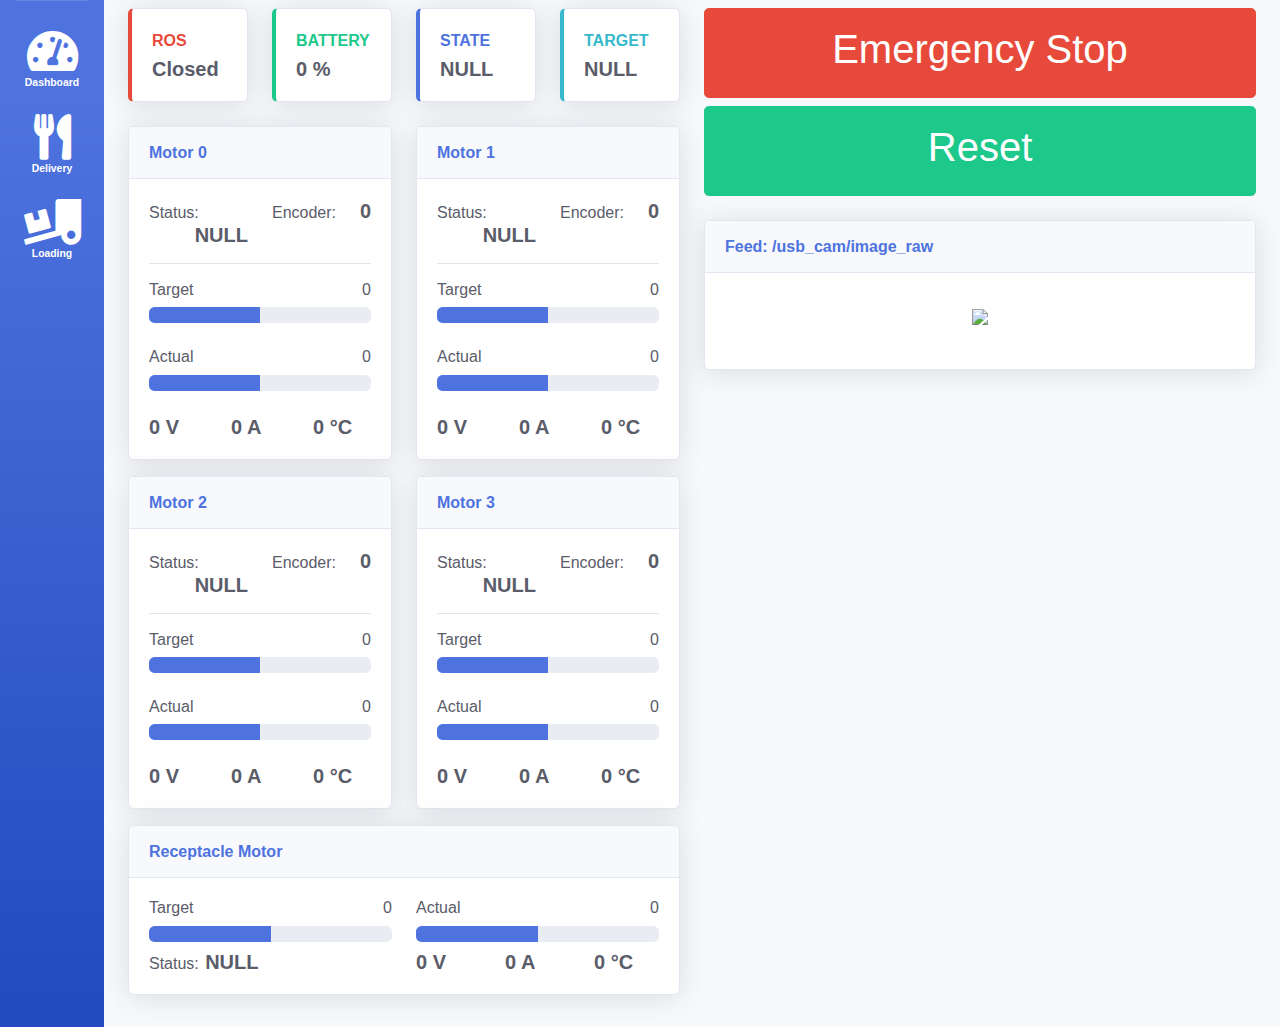
==== index.html @ 9a34500c "Modified battery percentage calc and ROS-bridge label" ====
<!doctype html>
<html lang="en">
  <head>
    <title>DumplingBot Dashboard</title>
    <!-- Required meta tags -->
    <meta charset="utf-8">
    <meta http-equiv="X-UA-Compatible" content="IE=edge">
    <meta name="viewport" content="width=device-width, initial-scale=1, shrink-to-fit=no">
    <meta name="description" content="Dashboard for Dumplingbot">
    <meta name="author" content="Oliver Zhang">

    <!-- Bootstrap CSS -->
    <!-- <link rel="stylesheet" href="https://stackpath.bootstrapcdn.com/bootstrap/4.3.1/css/bootstrap.min.css" integrity="sha384-ggOyR0iXCbMQv3Xipma34MD+dH/1fQ784/j6cY/iJTQUOhcWr7x9JvoRxT2MZw1T" crossorigin="anonymous"> -->
    <link rel="stylesheet" href="css/bootstrap.css">
    <!-- Custom styles for this template-->
    <link rel="stylesheet" href="css/sb-admin-2.css">
    <!-- <link rel="stylesheet" href="https://use.fontawesome.com/releases/v5.8.1/css/all.css" integrity="sha384-50oBUHEmvpQ+1lW4y57PTFmhCaXp0ML5d60M1M7uH2+nqUivzIebhndOJK28anvf" crossorigin="anonymous"> -->
    <link href="vendor/fontawesome-free-5.8.1-web/css/all.min.css" rel="stylesheet" type="text/css">
  </head>

  <body class="bg-light">

    <!-- Page Wrapper -->
    <div id="wrapper">

      <!-- Sidebar -->
      <ul class="navbar-nav bg-gradient-primary sidebar sidebar-dark accordion toggled" id="accordionSidebar">
        <hr class="sidebar-divider">
        <li class="nav-item active">
          <a class="nav-link" href="index.html">
            <i class="fas fa-tachometer-alt"></i>
            <span>Dashboard</span></a>
        </li>
        <li class="nav-item active">
          <a class="nav-link" href="delivery.html">
            <i class="fas fa-5x fa-utensils"></i>
            <span>Delivery</span></a>
        </li>
        <li class="nav-item active">
          <a class="nav-link" href="loading.html">
            <i class="fas fa-truck-loading"></i>
            <span>Loading</span></a>
        </li>
      </ul>

      <!-- Content Wrapper -->
      <div id="content-wrapper" class="d-flex flex-column">

        <!-- Main Content -->
        <div id="content">
          <!-- Begin Page Content -->
          <div class="container-fluid">
            <div class="row">
              <!-- Motor Content Column -->
              <div class="col-lg-6 mb-4">
                <!-- Content Row -->
                <div class="row mt-2">
                  <!-- Connection card -->
                  <div class="col-xl-3 col-md-6 mb-4">
                    <div id="connection_card" class="card border-left-danger shadow h-100 py-0">
                      <div class="card-body">
                        <div class="row no-gutters align-items-center">
                          <div class="col mr-2">
                            <div class="text-md font-weight-bold text-danger text-uppercase mb-1">ROS</div>
                            <div class="h5 mb-0 font-weight-bold text-gray-800">NULL</div>
                          </div>
<!--
                          <div class="col-auto">
                            <i class="fas fa-signal fa-2x text-gray-300"></i>
                          </div>
-->
                        </div>
                      </div>
                    </div>
                  </div>
                  <!-- Battery Card-->
                  <div class="col-xl-3 col-md-6 mb-4">
                    <div id="battery_card" class="card border-left-success shadow h-100 py-0">
                      <div class="card-body">
                        <div class="row no-gutters align-items-center">
                          <div class="col mr-2">
                            <div class="text-md font-weight-bold text-success text-uppercase mb-1">Battery</div>
                            <div class="row no-gutters align-items-center">
                              <div class="col-auto">
                                <div class="h5 mb-0 mr-3 font-weight-bold text-gray-800">0 %</div>
                              </div>
                              <div class="col">
                                <!-- <div class="progress progress-sm mr-2 mt-2"></div>
                                  <div class="progress-bar bg-info" role="progressbar" style="width: 0%" aria-valuenow="0" aria-valuemin="0" aria-valuemax="100"></div>
                                </div> -->
                              </div>
                            </div>
                          </div>
<!--
                          <div class="col-auto">
                            <i class="fas fa-car-battery fa-2x text-gray-300"></i>
                          </div>
-->
                        </div>
                      </div>
                    </div>
                  </div>
                  <!-- State Card -->
                  <div class="col-xl-3 col-md-6 mb-4">
                    <div id="state_card" class="card border-left-primary shadow h-100 py-0">
                      <div class="card-body">
                        <div class="row no-gutters align-items-center">
                          <div class="col mr-2">
                            <div class="text-md font-weight-bold text-primary text-uppercase mb-1">State</div>
                            <div class="h5 mb-0 font-weight-bold text-gray-800">NULL</div>
                          </div>
<!--
                          <div class="col-auto">
                            <i class="fas fa-globe fa-2x text-gray-300"></i>
                          </div>
-->
                        </div>
                      </div>
                    </div>
                  </div>
                  <!-- Target Card -->
                  <div class="col-xl-3 col-md-6 mb-4">
                    <div id="target_card" class="card border-left-info shadow h-100 py-0">
                      <div class="card-body">
                        <div class="row no-gutters align-items-center">
                          <div class="col mr-2">
                            <div class="text-md font-weight-bold text-info text-uppercase mb-1">Target</div>
                            <div class="h5 mb-0 font-weight-bold text-gray-800">NULL</div>
                          </div>
<!--
                          <div class="col-auto">
                            <i class="fas fa-map-marker-alt fa-2x text-gray-300"></i>
                          </div>
-->
                        </div>
                      </div>
                    </div>
                  </div>
                  
                </div>
                <!-- Motor Content Row -->
                <div class="row">
                  <div class="col-lg-12 mb-2">
                    <!-- Motor Cards -->
                    <div class="row">
                      <div class="col-lg-6 mb-2">
                        <div id="motor_status_0" class="card shadow mb-2">
                          <div class="card-header py-3">
                            <h6 class="m-0 font-weight-bold text-primary">Motor 0</h6>
                          </div>
                          <div class="card-body">
                            <div class="h5 mb-0 font-weight-bold text-gray-800">
                              <div class="row">
                                <div class="col-lg-6">
                                  <span><span class="small">Status:</span><span class="error_status float-right font-weight-bold">NULL</span></span>
                                </div>
                                <div class="col-lg-6">
                                  <span><span class="small">Encoder:</span><span class="encoder float-right font-weight-bold">0</span></span>
                                </div>
                              </div>
                              <hr>
                              <div class="row">
                                <div class="col-lg-12">
                                  <div class="target">
                                    <h4 class="small">Target <span class="speed float-right">0</span></h4>
                                    <div class="progress mb-4">
                                      <div class="progress-bar" role="progressbar" style="width: 50%" aria-valuenow="50" aria-valuemin="0" aria-valuemax="100"></div>
                                    </div>
                                  </div>
                                  <div class="actual">
                                    <h4 class="small">Actual <span class="speed float-right">0</span></h4>
                                    <div class="progress mb-4">
                                      <div class="progress-bar" role="progressbar" style="width: 50%" aria-valuenow="50" aria-valuemin="0" aria-valuemax="100"></div>
                                    </div>
                                  </div>
                                </div>
                              </div>
                              <div class="row">
                                <div class="col-lg-4 mb-6"><span class="volt">0</span> V</div>
                                <div class="col-lg-4 mb-6"><span class="amps">0</span> A</div>
                                <div class="col-lg-4 mb-6"><span class="temp">0</span> &deg;C</div>
                              </div>
                            </div>
                          </div>
                        </div>
                      </div>
                      <div class="col-lg-6 mb-2">
                        <div id="motor_status_1" class="card shadow mb-2">
                          <div class="card-header py-3">
                            <h6 class="m-0 font-weight-bold text-primary">Motor 1</h6>
                          </div>
                          <div class="card-body">
                            <div class="h5 mb-0 font-weight-bold text-gray-800">
                              <div class="row">
                                <div class="col-lg-6">
                                  <span><span class="small">Status:</span><span class="error_status float-right font-weight-bold">NULL</span></span>
                                </div>
                                <div class="col-lg-6">
                                  <span><span class="small">Encoder:</span><span class="encoder float-right font-weight-bold">0</span></span>
                                </div>
                              </div>
                              <hr>
                              <div class="row">
                                <div class="col-lg-12">
                                  <div class="target">
                                    <h4 class="small">Target <span class="speed float-right">0</span></h4>
                                    <div class="progress mb-4">
                                      <div class="progress-bar" role="progressbar" style="width: 50%" aria-valuenow="50" aria-valuemin="0" aria-valuemax="100"></div>
                                    </div>
                                  </div>
                                  <div class="actual">
                                    <h4 class="small">Actual <span class="speed float-right">0</span></h4>
                                    <div class="progress mb-4">
                                      <div class="progress-bar" role="progressbar" style="width: 50%" aria-valuenow="50" aria-valuemin="0" aria-valuemax="100"></div>
                                    </div>
                                  </div>
                                </div>
                              </div>
                              <div class="row">
                                <div class="col-lg-4 mb-6"><span class="volt">0</span> V</div>
                                <div class="col-lg-4 mb-6"><span class="amps">0</span> A</div>
                                <div class="col-lg-4 mb-6"><span class="temp">0</span> &deg;C</div>
                              </div>
                            </div>
                          </div>
                        </div>
                      </div>
                    </div>
                    <div class="row">
                      <div class="col-lg-6 mb-2">
                        <div id="motor_status_2" class="card shadow mb-2">
                          <div class="card-header py-3">
                            <h6 class="m-0 font-weight-bold text-primary">Motor 2</h6>
                          </div>
                          <div class="card-body">
                            <div class="h5 mb-0 font-weight-bold text-gray-800">
                              <div class="row">
                                <div class="col-lg-6">
                                  <span><span class="small">Status:</span><span class="error_status float-right font-weight-bold">NULL</span></span>
                                </div>
                                <div class="col-lg-6">
                                  <span><span class="small">Encoder:</span><span class="encoder float-right font-weight-bold">0</span></span>
                                </div>
                              </div>
                              <hr>
                              <div class="row">
                                <div class="col-lg-12">
                                  <div class="target">
                                    <h4 class="small">Target <span class="speed float-right">0</span></h4>
                                    <div class="progress mb-4">
                                      <div class="progress-bar" role="progressbar" style="width: 50%" aria-valuenow="50" aria-valuemin="0" aria-valuemax="100"></div>
                                    </div>
                                  </div>
                                  <div class="actual">
                                    <h4 class="small">Actual <span class="speed float-right">0</span></h4>
                                    <div class="progress mb-4">
                                      <div class="progress-bar" role="progressbar" style="width: 50%" aria-valuenow="50" aria-valuemin="0" aria-valuemax="100"></div>
                                    </div>
                                  </div>
                                </div>
                              </div>
                              <div class="row">
                                <div class="col-lg-4 mb-6"><span class="volt">0</span> V</div>
                                <div class="col-lg-4 mb-6"><span class="amps">0</span> A</div>
                                <div class="col-lg-4 mb-6"><span class="temp">0</span> &deg;C</div>
                              </div>
                            </div>
                          </div>
                        </div>
                      </div>
                      <div class="col-lg-6 mb-2">
                        <div id="motor_status_3" class="card shadow mb-2">
                          <div class="card-header py-3">
                            <h6 class="m-0 font-weight-bold text-primary">Motor 3</h6>
                          </div>
                          <div class="card-body">
                            <div class="h5 mb-0 font-weight-bold text-gray-800">
                              <div class="row">
                                <div class="col-lg-6">
                                  <span><span class="small">Status:</span><span class="error_status float-right font-weight-bold">NULL</span></span>
                                </div>
                                <div class="col-lg-6">
                                  <span><span class="small">Encoder:</span><span class="encoder float-right font-weight-bold">0</span></span>
                                </div>
                              </div>
                              <hr>
                              <div class="row">
                                <div class="col-lg-12">
                                  <div class="target">
                                    <h4 class="small">Target <span class="speed float-right">0</span></h4>
                                    <div class="progress mb-4">
                                      <div class="progress-bar" role="progressbar" style="width: 50%" aria-valuenow="50" aria-valuemin="0" aria-valuemax="100"></div>
                                    </div>
                                  </div>
                                  <div class="actual">
                                    <h4 class="small">Actual <span class="speed float-right">0</span></h4>
                                    <div class="progress mb-4">
                                      <div class="progress-bar" role="progressbar" style="width: 50%" aria-valuenow="50" aria-valuemin="0" aria-valuemax="100"></div>
                                    </div>
                                  </div>
                                </div>
                              </div>
                              <div class="row">
                                <div class="col-lg-4 mb-6"><span class="volt">0</span> V</div>
                                <div class="col-lg-4 mb-6"><span class="amps">0</span> A</div>
                                <div class="col-lg-4 mb-6"><span class="temp">0</span> &deg;C</div>
                              </div>
                            </div>
                          </div>
                        </div>
                      </div>
                    </div>
                    <div class="row">
                      <div class="col-lg-12">
                        <div id="motor_status_4" class="card shadow">
                          <div class="card-header py-3">
                            <h6 class="m-0 font-weight-bold text-primary">Receptacle Motor</h6>
                          </div>
                          <div class="card-body">
                            <div class="h5 mb-0 font-weight-bold text-gray-800">
                              <div class="row">
                                <div class="col-lg-6">
                                  <div class="target">
                                    <h4 class="small">Target <span class="speed float-right">0</span></h4>
                                    <div class="progress mb-2">
                                      <div class="progress-bar" role="progressbar" style="width: 50%" aria-valuenow="50" aria-valuemin="0" aria-valuemax="100"></div>
                                    </div>
                                  </div>
                                </div>
                                <div class="col-lg-6">
                                  <div class="actual">
                                    <h4 class="small">Actual <span class="speed float-right">0</span></h4>
                                    <div class="progress mb-2">
                                      <div class="progress-bar" role="progressbar" style="width: 50%" aria-valuenow="50" aria-valuemin="0" aria-valuemax="100"></div>
                                    </div>
                                  </div>
                                </div>
                              </div>
                              <div class="row">
                                <div class="col-lg-3">
                                  <span><span class="small">Status:</span><span class="error_status float-right font-weight-bold">NULL</span></span>
                                </div>
                                <div class="col-lg-2 offset-lg-3">
                                  <span class="volt">0</span> V
                                </div>
                                <div class="col-lg-2">
                                  <span class="volt">0</span> A
                                </div>
                                <div class="col-lg-2">
                                  <span class="volt">0</span> &deg;C
                                </div>
                              </div>
                            </div>
                          </div>
                        </div>
                      </div>
                    </div>
                  </div>
                </div>
              </div>
              
              <div class="col-lg-6 mt-2">
                <div class="row">
                  <div class="col-lg-12 mb-2">
                    <button id="estop" type="button" class="btn btn-danger btn-lg btn-block py-3" style="height: 100%">
                      <h1>Emergency Stop</h1>
                    </button>
                  </div>
                  <div class="col-lg-12 mb-4">
                    <button id="start" type="button" class="btn btn-success btn-lg btn-block py-3" style="height: 100%">
                      <h1>Reset</h1>
                    </button>
                  </div>
                </div>
                <div class="row">
                  <div class="col-lg-12">
                    <!-- Camera -->
                    <div id="camera" class="card shadow mb-4">
                      <div class="card-header py-3">
                        <h6 class="m-0 font-weight-bold text-primary"></h6>
                      </div>
                      <div class="card-body">
                        <div class="text-center">
                          <img class="img-fluid px-3 px-sm-4 mt-3 mb-4" style="width: 40rem;" src="">
                        </div>
                      </div>
                    </div>
                  </div>
                </div>
              </div>
            </div>

          </div>
          <!-- /.container-fluid -->

        </div>
        <!-- End of Main Content -->
      </div>
      <!-- End of Content Wrapper -->

    </div>
    <!-- End of Page Wrapper -->
    
    <!-- jQuery first, then Popper.js, then Bootstrap JS -->
    <!--
    <script src="https://code.jquery.com/jquery-3.3.1.slim.min.js" integrity="sha384-q8i/X+965DzO0rT7abK41JStQIAqVgRVzpbzo5smXKp4YfRvH+8abtTE1Pi6jizo" crossorigin="anonymous"></script>
    <script src="https://cdnjs.cloudflare.com/ajax/libs/popper.js/1.14.7/umd/popper.min.js" integrity="sha384-UO2eT0CpHqdSJQ6hJty5KVphtPhzWj9WO1clHTMGa3JDZwrnQq4sF86dIHNDz0W1" crossorigin="anonymous"></script>
    <script src="https://stackpath.bootstrapcdn.com/bootstrap/4.3.1/js/bootstrap.min.js" integrity="sha384-JjSmVgyd0p3pXB1rRibZUAYoIIy6OrQ6VrjIEaFf/nJGzIxFDsf4x0xIM+B07jRM" crossorigin="anonymous"></script>

    <script src="https://static.robotwebtools.org/roslibjs/current/roslib.min.js"></script>
    <script src="https://static.robotwebtools.org/EventEmitter2/current/eventemitter2.min.js"></script>
    <script src="https://static.robotwebtools.org/keyboardteleopjs/current/keyboardteleop.min.js"></script>
    -->

    <script src="js/jquery-3.3.1.slim.min.js"></script> 
    <script src="js/popper.min.js"></script>
    <script src="js/bootstrap.min.js"></script>

    <script src="js/roslib.min.js"></script>
    <script src="js/eventemitter2.min.js"></script>

    <script src="js/rosbridge.js"></script>
    <script src="js/dashboard.js"></script>
  </body>
</html>
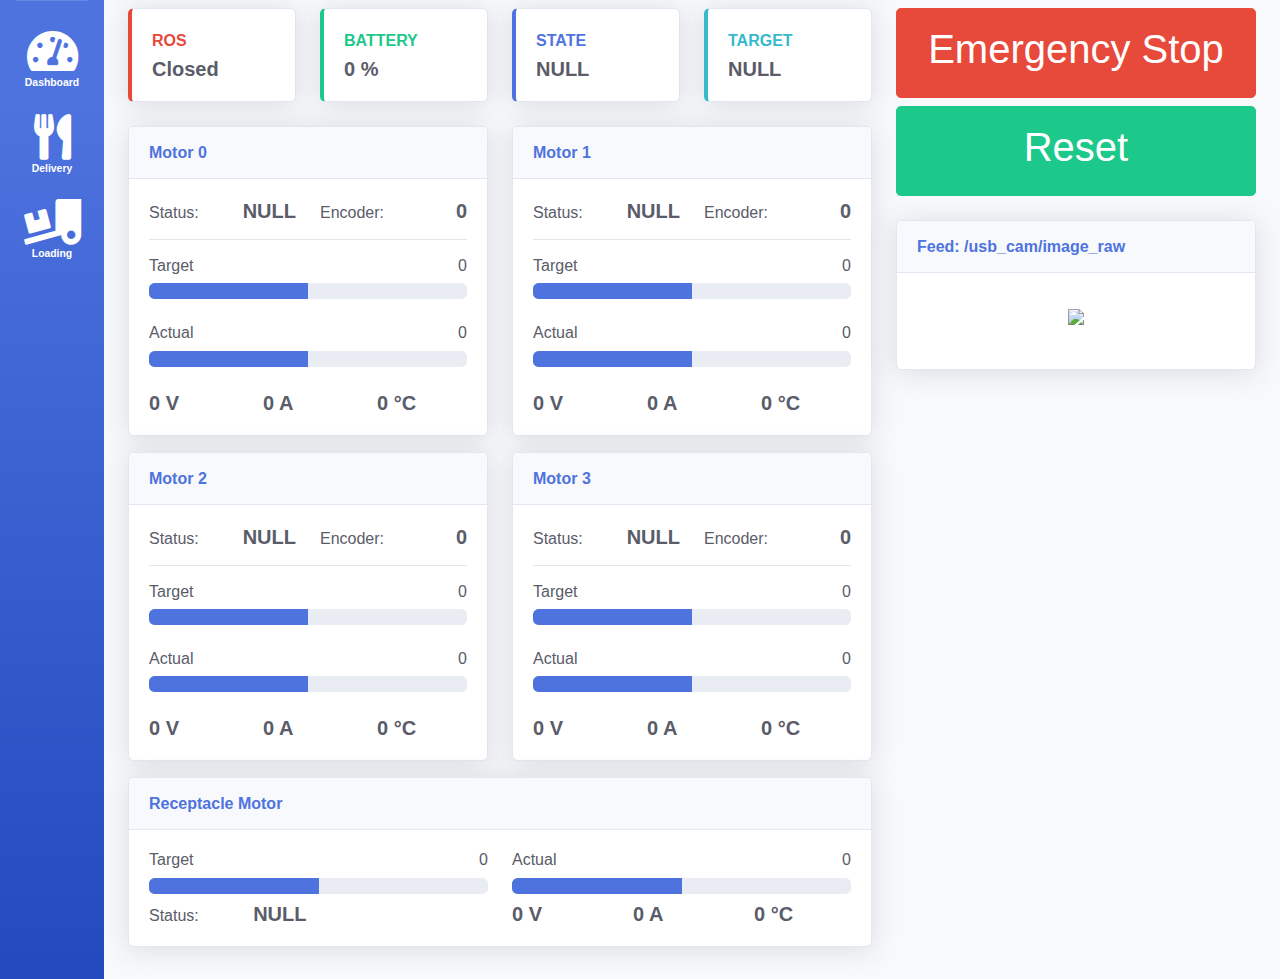
==== commit 9a0b1e90: "Allows remote server, just need to edit host name in js/rosbridge.js" ====
--- a/index.html
+++ b/index.html
@@ -52,7 +52,7 @@
           <div class="container-fluid">
             <div class="row">
               <!-- Motor Content Column -->
-              <div class="col-lg-6 mb-4">
+              <div class="col-lg-8 mb-4">
                 <!-- Content Row -->
                 <div class="row mt-2">
                   <!-- Connection card -->
@@ -344,10 +344,10 @@
                                   <span class="volt">0</span> V
                                 </div>
                                 <div class="col-lg-2">
-                                  <span class="volt">0</span> A
+                                  <span class="amps">0</span> A
                                 </div>
                                 <div class="col-lg-2">
-                                  <span class="volt">0</span> &deg;C
+                                  <span class="temp">0</span> &deg;C
                                 </div>
                               </div>
                             </div>
@@ -359,7 +359,8 @@
                 </div>
               </div>
               
-              <div class="col-lg-6 mt-2">
+              <!-- Right content column -->
+              <div class="col-lg-4 mt-2">
                 <div class="row">
                   <div class="col-lg-12 mb-2">
                     <button id="estop" type="button" class="btn btn-danger btn-lg btn-block py-3" style="height: 100%">
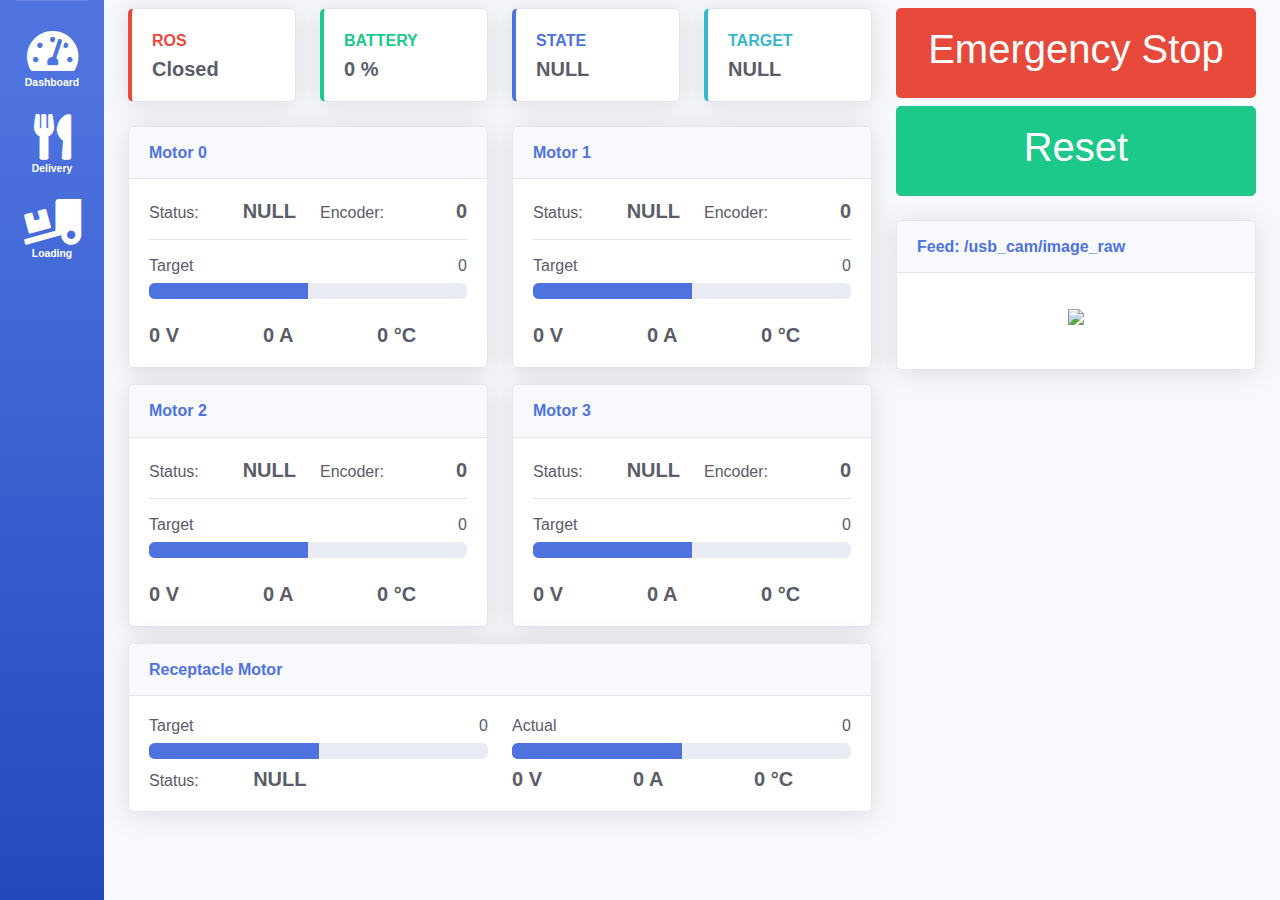
==== commit 8933e0a6: "Modified UI" ====
--- a/index.html
+++ b/index.html
@@ -19,6 +19,7 @@
   </head>
 
   <body class="bg-light">
+    <audio id="alert_sound" src="assets/ding.mp3" preload="auto"></audio>
 
     <!-- Page Wrapper -->
     <div id="wrapper">
@@ -27,17 +28,17 @@
       <ul class="navbar-nav bg-gradient-primary sidebar sidebar-dark accordion toggled" id="accordionSidebar">
         <hr class="sidebar-divider">
         <li class="nav-item active">
-          <a class="nav-link" href="index.html">
+          <a class="dashboard-link nav-link" href="#">
             <i class="fas fa-tachometer-alt"></i>
             <span>Dashboard</span></a>
         </li>
         <li class="nav-item active">
-          <a class="nav-link" href="delivery.html">
+          <a class="delivery-link nav-link" href="#">
             <i class="fas fa-5x fa-utensils"></i>
             <span>Delivery</span></a>
         </li>
         <li class="nav-item active">
-          <a class="nav-link" href="loading.html">
+          <a class="loading-link nav-link" href="#">
             <i class="fas fa-truck-loading"></i>
             <span>Loading</span></a>
         </li>
@@ -53,7 +54,7 @@
             <div class="row">
               <!-- Motor Content Column -->
               <div class="col-lg-8 mb-4">
-                <!-- Content Row -->
+                <!-- Status Row -->
                 <div class="row mt-2">
                   <!-- Connection card -->
                   <div class="col-xl-3 col-md-6 mb-4">
@@ -139,7 +140,7 @@
                   
                 </div>
                 <!-- Motor Content Row -->
-                <div class="row">
+                <div class="row dashboard-content">
                   <div class="col-lg-12 mb-2">
                     <!-- Motor Cards -->
                     <div class="row">
@@ -167,12 +168,12 @@
                                       <div class="progress-bar" role="progressbar" style="width: 50%" aria-valuenow="50" aria-valuemin="0" aria-valuemax="100"></div>
                                     </div>
                                   </div>
-                                  <div class="actual">
+                                  <!--<div class="actual">
                                     <h4 class="small">Actual <span class="speed float-right">0</span></h4>
                                     <div class="progress mb-4">
                                       <div class="progress-bar" role="progressbar" style="width: 50%" aria-valuenow="50" aria-valuemin="0" aria-valuemax="100"></div>
                                     </div>
-                                  </div>
+                                  </div>-->
                                 </div>
                               </div>
                               <div class="row">
@@ -208,12 +209,12 @@
                                       <div class="progress-bar" role="progressbar" style="width: 50%" aria-valuenow="50" aria-valuemin="0" aria-valuemax="100"></div>
                                     </div>
                                   </div>
-                                  <div class="actual">
+                                  <!--<div class="actual">
                                     <h4 class="small">Actual <span class="speed float-right">0</span></h4>
                                     <div class="progress mb-4">
                                       <div class="progress-bar" role="progressbar" style="width: 50%" aria-valuenow="50" aria-valuemin="0" aria-valuemax="100"></div>
                                     </div>
-                                  </div>
+                                  </div>-->
                                 </div>
                               </div>
                               <div class="row">
@@ -251,12 +252,12 @@
                                       <div class="progress-bar" role="progressbar" style="width: 50%" aria-valuenow="50" aria-valuemin="0" aria-valuemax="100"></div>
                                     </div>
                                   </div>
-                                  <div class="actual">
+                                  <!--<div class="actual">
                                     <h4 class="small">Actual <span class="speed float-right">0</span></h4>
                                     <div class="progress mb-4">
                                       <div class="progress-bar" role="progressbar" style="width: 50%" aria-valuenow="50" aria-valuemin="0" aria-valuemax="100"></div>
                                     </div>
-                                  </div>
+                                  </div>-->
                                 </div>
                               </div>
                               <div class="row">
@@ -292,12 +293,12 @@
                                       <div class="progress-bar" role="progressbar" style="width: 50%" aria-valuenow="50" aria-valuemin="0" aria-valuemax="100"></div>
                                     </div>
                                   </div>
-                                  <div class="actual">
+                                  <!--<div class="actual">
                                     <h4 class="small">Actual <span class="speed float-right">0</span></h4>
                                     <div class="progress mb-4">
                                       <div class="progress-bar" role="progressbar" style="width: 50%" aria-valuenow="50" aria-valuemin="0" aria-valuemax="100"></div>
                                     </div>
-                                  </div>
+                                  </div>-->
                                 </div>
                               </div>
                               <div class="row">
@@ -355,6 +356,65 @@
                         </div>
                       </div>
                     </div>
+                  </div>
+                </div>
+                <div class="row control-content">
+                  <!-- Controls -->
+                  <div class="col-lg-6 mt-4">
+                    <button id="openTray" type="button" class="btn btn-primary btn-lg btn-block py-5" style="height:100%">
+                      <h1>Open Tray</h1>
+                    </button>
+                  </div>
+                  <div class="col-lg-6 mt-4">
+                    <button id="closeTray" type="button" class="btn btn-primary btn-lg btn-block py-5" style="height: 100%">
+                      <h1>Close Tray</h1>
+                    </button>
+                  </div>
+                </div>
+                <div class="row delivery-content">
+
+                  <!-- Call button-->
+                  <div class="col-lg-12 mt-4">
+                    <button id="call" type="button" class="btn btn-info btn-lg btn-block py-5" style="height: 100%">
+                      <h1><i class="fas fa-exclamation-circle"></i> Help</h1>
+                    </button>
+                  </div>
+
+                  <!-- Done button-->
+                  <div class="col-lg-12 mt-2">
+                    <button id="done" type="button" class="btn btn-success btn-lg btn-block py-5" style="height: 100%">
+                      <h1>Done</h1>
+                    </button>
+                  </div>
+                </div>
+                <div class="row loading-content">
+                  <div id="tableButton" class="col-lg-6 mt-2">
+                    <button type="button" class="btn btn-primary btn-lg btn-block py-5" data-toggle="modal" data-target="#tableModal" style="height: 100%">
+                      <h1><i class="fas fa-map-marker-alt"></i> <span>1</span></h1>
+                    </button>
+                  </div>
+                  <div class="col-lg-6 mt-2">
+                    <button id="itemButton" type="button" class="btn btn-primary btn-lg btn-block py-5" data-toggle="modal" data-target="#itemModal" style="height: 100%">
+                      <h1><i class="fas">🥟</i> <span class="pizza">0</span> 
+                       <i class="fas">🍚</i> <span class="coffee">0</span>
+                       <i class="fas">🍵</i> <span class="icecream">0</span></h1>
+                    </button>
+                  </div>
+                  
+                  <div class="col-lg-12 mt-2">
+                    <button id="add" type="button" class="btn btn-info btn-lg btn-block py-5" style="height: 100%">
+                      <h1>Add Job</h1>
+                    </button>
+                  </div>
+                  <div class="col-lg-6 mt-2">
+                    <button id="remove" type="button" class="btn btn-info btn-lg btn-block py-5" style="height: 100%">
+                      <h1>Remove Last</h1>
+                    </button>
+                  </div>
+                  <div class="col-lg-6 mt-2">
+                    <button id="clear" type="button" class="btn btn-info btn-lg btn-block py-5" style="height: 100%">
+                      <h1>Clear All</h1>
+                    </button>
                   </div>
                 </div>
               </div>
@@ -373,7 +433,7 @@
                     </button>
                   </div>
                 </div>
-                <div class="row">
+                <div class="row dashboard-content">
                   <div class="col-lg-12">
                     <!-- Camera -->
                     <div id="camera" class="card shadow mb-4">
@@ -388,6 +448,58 @@
                     </div>
                   </div>
                 </div>
+                <div class="row delivery-content">
+                  <!-- Food Card -->
+                  <div class="col-lg-12">
+                    <div id="items" class="card shadow">
+                      <div class="card-header py-3">
+                        <h6 class="m-0 font-weight-bold text-primary">Items
+                        </h6>
+                      </div>
+                      <div class="card-body py-5">
+                        <div class="text-center">
+                          <div class="container-fluid">
+                            <div class="row">
+                              <div class="col-12">
+                                <h1><i class="fas fa-2x">🥟</i> <b>0</b></h1>
+                              </div>
+                              <div class="col-12">
+                                <h1><i class="fas fa-2x">🍚</i> <b>0</b></h1>
+                              </div>
+                              <div class="col-12">
+                                <h1><i class="fas fa-2x">🍵</i> <b>0</b></h1>
+                              </div>
+                            </div>
+                          </div>
+                        </div>
+                      </div>
+                    </div>
+                  </div>
+                </div>
+                <div class="row loading-content">
+                  <div class="col-lg-12">
+                    <!-- Destinations Card -->
+                    <div id="dest" class="card shadow mb-4">
+                      <div class="card-header py-3">
+                        <h6 class="m-0 font-weight-bold text-primary">Destinations
+                        </h6>
+                      </div>
+                      <h1 class="text-center empty mt-4">No Jobs Yet</h1>
+                      <div class="card-body">
+                        <table class="table table-striped">
+                          <tbody>
+                          </tbody>
+                        </table> 
+                      </div>
+                    </div>
+                  </div>
+
+                  <div class="col-lg-12 mt-2">
+                    <button id="send" type="button" class="btn btn-success btn-lg btn-block py-5" data-toggle="modal" data-target="#confirmModal" style="height: 100%">
+                      <h1>Send Robot</h1>
+                    </button>
+                  </div>
+                </div>
               </div>
             </div>
 
@@ -398,7 +510,108 @@
         <!-- End of Main Content -->
       </div>
       <!-- End of Content Wrapper -->
-
+      <div class="modal fade" id="itemModal" tabindex="-1" role="dialog">
+        <div class="modal-dialog modal-lg modal-dialog-centered" role="document">
+          <div class="modal-content">
+            <div class="modal-header">
+              <h5 class="modal-title" id="exampleModalLabel">Item Selection</h5>
+
+              <button type="button" class="close" data-dismiss="modal" aria-label="Close">
+                <span aria-hidden="true">&times;</span>
+              </button>
+            </div>
+            <div class="modal-body">
+              <div class="container-fluid">
+                <div class="row">
+                  <div class="col-lg-4">
+                    <button type="button" class="pizza btn btn-primary btn-lg btn-block my-2 py-3">
+                      <h1><i class="fas fa-3x">🥟</i></h1>
+                      <h1><b>0</b></h1>
+                    </button>
+                  </div>
+                  <div class="col-lg-4">
+                    <button type="button" class="coffee btn btn-primary btn-lg btn-block my-2 py-3">
+                      <h1><i class="fas fa-3x">🍚</i></h1>
+                      <h1><b>0</b></h1>
+                    </button>
+                  </div>
+                  <div class="col-lg-4">
+                    <button type="button" class="icecream btn btn-primary btn-lg btn-block my-2 py-3">
+                      <h1><i class="fas fa-3x">🍵</i></h1>
+                      <h1><b>0</b></h1>
+                    </button>
+                  </div>
+                </div>
+              </div>
+            </div>
+            <div class="modal-footer">
+                <button type="button" class="clear btn btn-lg btn-danger">Clear</button>
+                <button type="button" class="btn btn-lg btn-primary" data-dismiss="modal">Confirm</button>
+            </div>
+          </div>
+        </div>
+      </div>
+      <div class="modal fade" id="tableModal" tabindex="-1" role="dialog">
+        <div class="modal-dialog modal-lg modal-dialog-centered" role="document">
+          <div class="modal-content">
+            <div class="modal-header">
+              <h5 class="modal-title" id="exampleModalLabel">Table Selection</h5>
+              <button type="button" class="close" data-dismiss="modal" aria-label="Close">
+                <span aria-hidden="true">&times;</span>
+              </button>
+            </div>
+            <div class="modal-body">
+              <div class="container-fluid">
+                <div class="row">
+                  <div class="col-lg-4">
+                    <button id="t1" type="button" class="btn btn-primary btn-lg btn-block my-2 py-5" data-dismiss="modal">
+                      <h1>1</h1>
+                    </button>
+                    <button id="t2" type="button" class="btn btn-primary btn-lg btn-block my-2 py-5" data-dismiss="modal">
+                      <h1>2</h1>
+                    </button>
+                  </div>
+                  <div class="col-lg-4">
+                    <button id="t3" type="button" class="btn btn-primary btn-lg btn-block my-2 py-5" data-dismiss="modal">
+                      <h1>3</h1>
+                    </button>
+                    <button id="t4" type="button" class="btn btn-primary btn-lg btn-block my-2 py-5" data-dismiss="modal">
+                      <h1>4</h1>
+                    </button>
+                  </div>
+                  <div class="col-lg-4 align-self-center">
+                    <button id="t5" type="button" class="btn btn-primary btn-lg btn-block my-2 py-5" data-dismiss="modal">
+                      <h1>5</h1>
+                    </button>
+                  </div>
+                </div>
+              </div>
+            </div>
+          </div>
+        </div>
+      </div>
+      <div class="modal fade" id="confirmModal" tabindex="-1" role="dialog">
+        <div class="modal-dialog modal-lg modal-dialog-centered" role="document">
+          <div class="modal-content">
+            <div class="modal-header">
+              <h5 class="modal-title" id="exampleModalLabel">Confirm the job list</h5>
+              <button type="button" class="close" data-dismiss="modal" aria-label="Close">
+                <span aria-hidden="true">&times;</span>
+              </button>
+            </div>
+            <div class="modal-body">
+              <table class="table table-striped">
+                <tbody>
+                </tbody>
+              </table> 
+            </div>
+            <div class="modal-footer">
+                <button type="button" class="btn btn-lg btn-secondary" data-dismiss="modal">Cancel</button>
+                <button id="confirmed" type="button" class="btn btn-lg btn-primary" data-dismiss="modal">Confirm</button>
+            </div>
+          </div>
+        </div>
+      </div>
     </div>
     <!-- End of Page Wrapper -->
     
@@ -417,10 +630,15 @@
     <script src="js/popper.min.js"></script>
     <script src="js/bootstrap.min.js"></script>
 
+    <script src="js/navigation.js"></script>
+
     <script src="js/roslib.min.js"></script>
     <script src="js/eventemitter2.min.js"></script>
-
     <script src="js/rosbridge.js"></script>
+
     <script src="js/dashboard.js"></script>
+    <script src="js/trayControl.js"></script>
+    <script src="js/delivery.js"></script>
+    <script src="js/loading.js"></script>
   </body>
 </html>
--- a/css/sb-admin-2.css
+++ b/css/sb-admin-2.css
@@ -10,6 +10,10 @@
  * Copyright 2011-2019 Twitter, Inc.
  * Licensed under MIT (https://github.com/twbs/bootstrap/blob/master/LICENSE)
  */
+hidden>.row {
+    display: none;
+}
+
 :root {
   --blue: #4e73df;
   --indigo: #6610f2;
